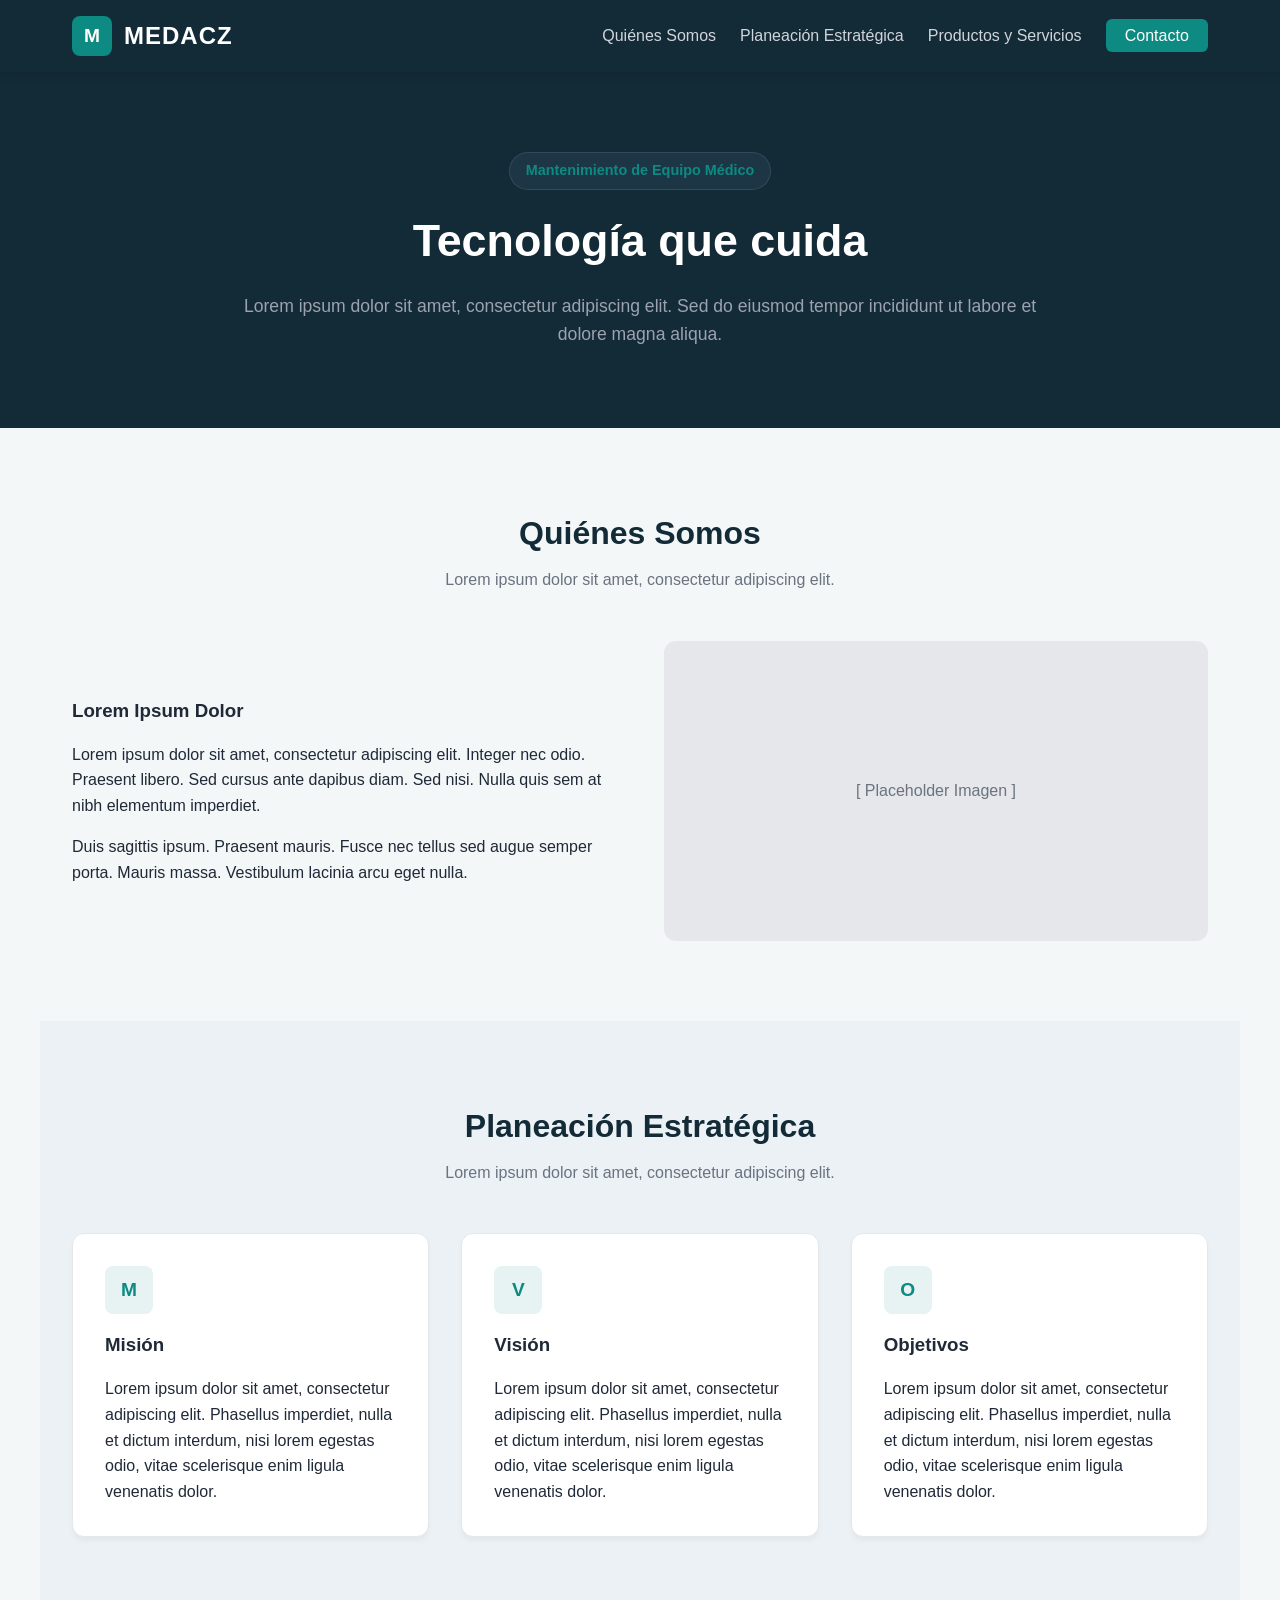
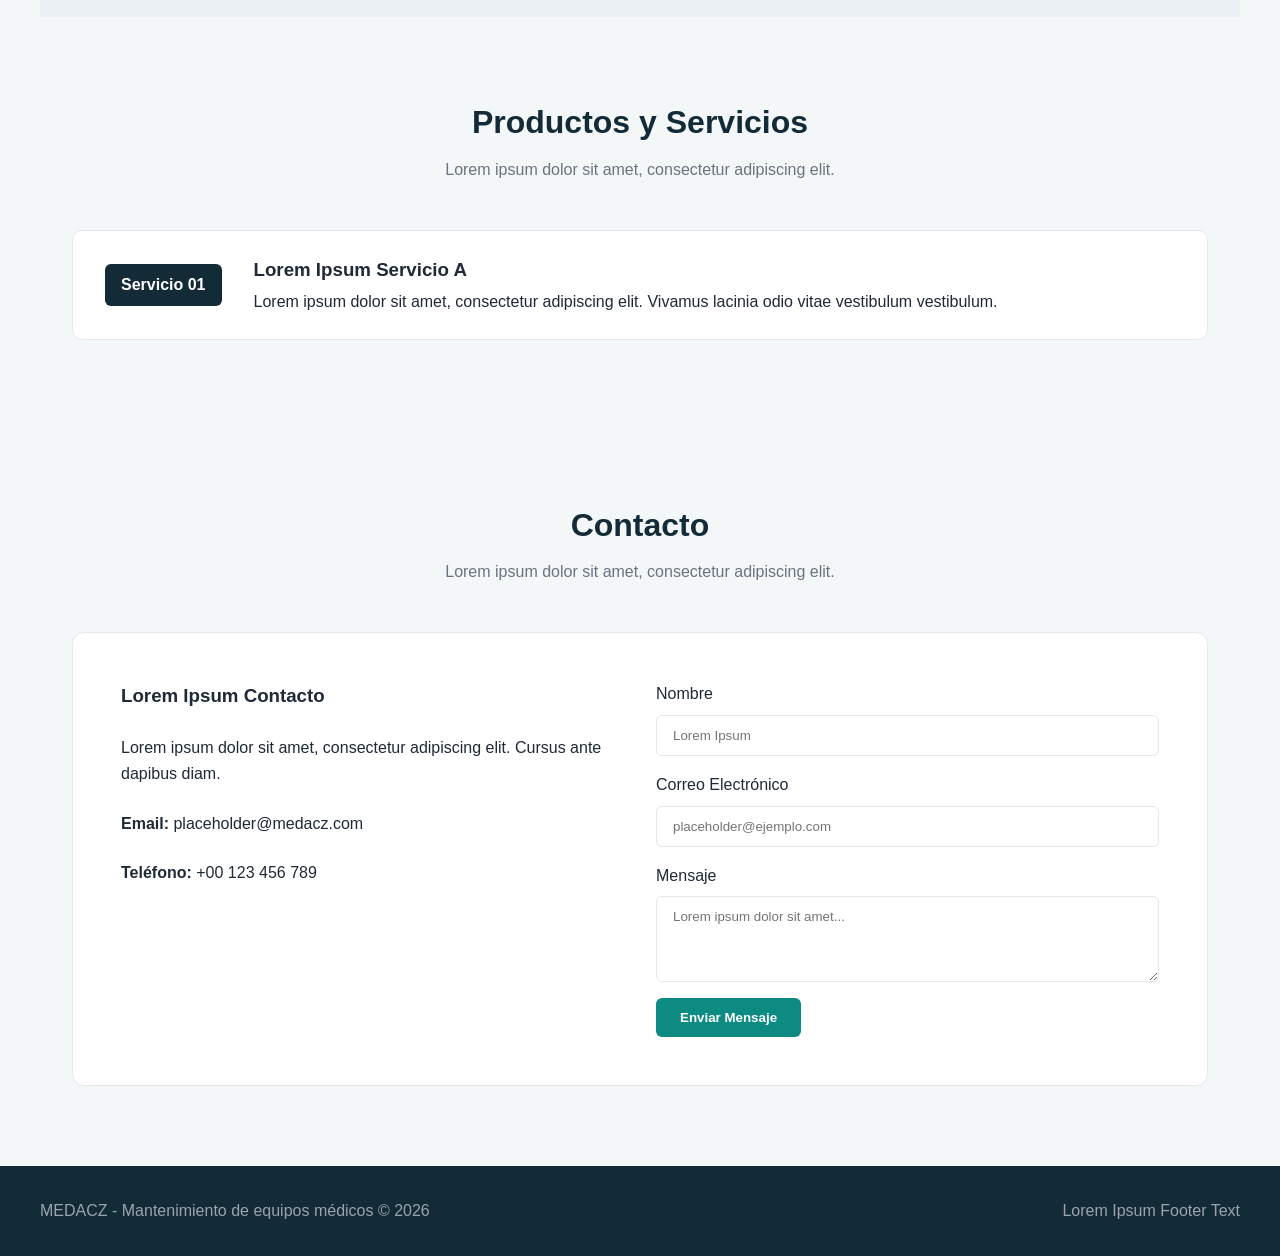
==== index.html @ 5bf431ad "Se hicieron arreglos a los nombres de los archivos" ====
<!DOCTYPE html>
<html lang="es">
<head>
    <meta charset="UTF-8">
    <meta name="viewport" content="width=device-width, initial-scale=1.0">
    <link rel="stylesheet" href="./styles.css">
    <title>MEDACZ - Tecnología que cuida</title>
</head>
<body>

    <header>
        <nav class="navbar">
            <a href="#" class="logo">
                <div class="logo-icon">M</div>
                <span class="logo-text">MEDACZ</span>
            </a>
            <ul class="nav-links">
                <li><a href="#quienes-somos">Quiénes Somos</a></li>
                <li><a href="#planeacion">Planeación Estratégica</a></li>
                <li><a href="#servicios">Productos y Servicios</a></li>
                <li><a href="#contacto" class="btn-header">Contacto</a></li>
            </ul>
        </nav>
    </header>

    <section class="hero-section">
        <div class="hero-container">
            <span class="hero-badge">Mantenimiento de Equipo Médico</span>
            <h1 class="hero-title">Tecnología que cuida</h1>
            <p class="hero-subtitle">Lorem ipsum dolor sit amet, consectetur adipiscing elit. Sed do eiusmod tempor incididunt ut labore et dolore magna aliqua.</p>
        </div>
    </section>

    <section id="quienes-somos" class="flex-section">
        <div class="section-header">
            <h2 class="section-title">Quiénes Somos</h2>
            <p class="section-subtitle">Lorem ipsum dolor sit amet, consectetur adipiscing elit.</p>
        </div>
        <div class="about-container">
            <div class="about-content">
                <h3>Lorem Ipsum Dolor</h3>
                <p>Lorem ipsum dolor sit amet, consectetur adipiscing elit. Integer nec odio. Praesent libero. Sed cursus ante dapibus diam. Sed nisi. Nulla quis sem at nibh elementum imperdiet.</p>
                <p>Duis sagittis ipsum. Praesent mauris. Fusce nec tellus sed augue semper porta. Mauris massa. Vestibulum lacinia arcu eget nulla.</p>
            </div>
            <div class="about-image">
                <span>[ Placeholder Imagen ]</span>
            </div>
        </div>
    </section>

    <section id="planeacion" class="flex-section" style="background-color: #EBF1F5;">
        <div class="section-header">
            <h2 class="section-title">Planeación Estratégica</h2>
            <p class="section-subtitle">Lorem ipsum dolor sit amet, consectetur adipiscing elit.</p>
        </div>
        <div class="planning-container">
            <div class="plan-card">
                <div class="plan-card-icon">M</div>
                <h3>Misión</h3>
                <p>Lorem ipsum dolor sit amet, consectetur adipiscing elit. Phasellus imperdiet, nulla et dictum interdum, nisi lorem egestas odio, vitae scelerisque enim ligula venenatis dolor.</p>
            </div>
            <div class="plan-card">
                <div class="plan-card-icon">V</div>
                <h3>Visión</h3>
                <p>Lorem ipsum dolor sit amet, consectetur adipiscing elit. Phasellus imperdiet, nulla et dictum interdum, nisi lorem egestas odio, vitae scelerisque enim ligula venenatis dolor.</p>
            </div>
            <div class="plan-card">
                <div class="plan-card-icon">O</div>
                <h3>Objetivos</h3>
                <p>Lorem ipsum dolor sit amet, consectetur adipiscing elit. Phasellus imperdiet, nulla et dictum interdum, nisi lorem egestas odio, vitae scelerisque enim ligula venenatis dolor.</p>
            </div>
        </div>
    </section>

    <section id="servicios" class="flex-section">
        <div class="section-header">
            <h2 class="section-title">Productos y Servicios</h2>
            <p class="section-subtitle">Lorem ipsum dolor sit amet, consectetur adipiscing elit.</p>
        </div>
        <div class="services-container">
            <div class="service-item">
                <span class="service-badge">Servicio 01</span>
                <div class="service-info">
                    <h3>Lorem Ipsum Servicio A</h3>
                    <p>Lorem ipsum dolor sit amet, consectetur adipiscing elit. Vivamus lacinia odio vitae vestibulum vestibulum.</p>
                </div>
            </div>
        </div>
    </section>

    <section id="contacto" class="flex-section">
        <div class="section-header">
            <h2 class="section-title">Contacto</h2>
            <p class="section-subtitle">Lorem ipsum dolor sit amet, consectetur adipiscing elit.</p>
        </div>
        <div class="contact-container">
            <div class="contact-info">
                <h3>Lorem Ipsum Contacto</h3>
                <p>Lorem ipsum dolor sit amet, consectetur adipiscing elit. Cursus ante dapibus diam.</p>
                <p><strong>Email:</strong> placeholder@medacz.com</p>
                <p><strong>Teléfono:</strong> +00 123 456 789</p>
            </div>
            <form class="contact-form" action="#" method="post" onclick="event.preventDefault();">
                <div class="form-group">
                    <label for="nombre">Nombre</label>
                    <input type="text" id="nombre" placeholder="Lorem Ipsum">
                </div>
                <div class="form-group">
                    <label for="email">Correo Electrónico</label>
                    <input type="email" id="email" placeholder="placeholder@ejemplo.com">
                </div>
                <div class="form-group">
                    <label for="mensaje">Mensaje</label>
                    <textarea id="mensaje" rows="4" placeholder="Lorem ipsum dolor sit amet..."></textarea>
                </div>
                <button type="submit" class="btn-submit">Enviar Mensaje</button>
            </form>
        </div>
    </section>

    <footer>
        <div class="footer-container">
            <p>MEDACZ - Mantenimiento de equipos médicos © 2026</p>
            <p>Lorem Ipsum Footer Text</p>
        </div>
    </footer>

</body>
</html>
---- styles.css ----
:root {
    --bg-dark: #132A37;
    --bg-dark-card: #1C3646;
    --primary-teal: #0D8A82;
    --primary-teal-hover: #0F9D91;
    --bg-light: #F4F7F8;
    --card-bg: #FFFFFF;
    --text-main: #1F2937;
    --text-muted: #6B7280;
    --border-color: #E5E7EB;
}

* {
    margin: 0;
    padding: 0;
    box-sizing: border-box;
    font-family: 'Segoe UI', Tahoma, Geneva, Verdana, sans-serif;
}

body {
    background-color: var(--bg-light);
    color: var(--text-main);
    line-height: 1.6;
}

header {
    background-color: var(--bg-dark);
    position: sticky;
    top: 0;
    z-index: 1000;
    box-shadow: 0 2px 10px rgba(0, 0, 0, 0.1);
}

.navbar {
    display: flex;
    justify-content: space-between;
    align-items: center;
    max-width: 1200px;
    margin: 0 auto;
    padding: 1rem 2rem;
}

.logo {
    display: flex;
    align-items: center;
    gap: 12px;
    text-decoration: none;
}

.logo-icon {
    width: 40px;
    height: 40px;
    background-color: var(--primary-teal);
    color: white;
    border-radius: 8px;
    display: flex;
    align-items: center;
    justify-content: center;
    font-weight: bold;
    font-size: 1.2rem;
}

.logo-text {
    color: #FFFFFF;
    font-size: 1.5rem;
    font-weight: 700;
    letter-spacing: 1px;
}

.nav-links {
    display: flex;
    list-style: none;
    gap: 1.5rem;
    align-items: center;
}

.nav-links a {
    color: #D1D5DB;
    text-decoration: none;
    font-weight: 500;
    transition: color 0.3s ease;
}

.nav-links a:hover {
    color: var(--primary-teal);
}

.btn-header {
    background-color: var(--primary-teal);
    color: white !important;
    padding: 0.5rem 1.2rem;
    border-radius: 6px;
    transition: background-color 0.3s ease !important;
}

.btn-header:hover {
    background-color: var(--primary-teal-hover) !important;
}

.hero-section {
    display: flex;
    flex-direction: column;
    justify-content: center;
    align-items: center;
    background-color: var(--bg-dark);
    color: white;
    padding: 5rem 2rem;
    text-align: center;
}

.hero-container {
    display: flex;
    flex-direction: column;
    align-items: center;
    gap: 1.5rem;
    max-width: 800px;
}

.hero-badge {
    background-color: var(--bg-dark-card);
    border: 1px solid rgba(255, 255, 255, 0.1);
    color: var(--primary-teal);
    padding: 0.4rem 1rem;
    border-radius: 20px;
    font-size: 0.9rem;
    font-weight: 600;
}

.hero-title {
    font-size: 2.8rem;
    font-weight: 700;
    line-height: 1.2;
}

.hero-subtitle {
    color: #9CA3AF;
    font-size: 1.1rem;
}

.flex-section {
    display: flex;
    flex-direction: column;
    align-items: center;
    justify-content: center;
    padding: 5rem 2rem;
    max-width: 1200px;
    margin: 0 auto;
}

.section-header {
    display: flex;
    flex-direction: column;
    align-items: center;
    text-align: center;
    margin-bottom: 3rem;
    gap: 0.5rem;
}

.section-title {
    font-size: 2rem;
    color: var(--bg-dark);
}

.section-subtitle {
    color: var(--text-muted);
    max-width: 600px;
}

.about-container {
    display: flex;
    flex-direction: row;
    gap: 3rem;
    align-items: center;
    width: 100%;
}

.about-content {
    display: flex;
    flex-direction: column;
    gap: 1rem;
    flex: 1;
}

.about-image {
    flex: 1;
    display: flex;
    justify-content: center;
    align-items: center;
    background-color: #E5E7EB;
    height: 300px;
    border-radius: 12px;
    color: var(--text-muted);
}

.planning-container {
    display: flex;
    flex-wrap: wrap;
    gap: 2rem;
    width: 100%;
    justify-content: center;
}

.plan-card {
    display: flex;
    flex-direction: column;
    flex: 1 1 300px;
    background: var(--card-bg);
    padding: 2rem;
    border-radius: 12px;
    border: 1px solid var(--border-color);
    gap: 1rem;
    box-shadow: 0 4px 6px -1px rgba(0, 0, 0, 0.05);
}

.plan-card-icon {
    width: 48px;
    height: 48px;
    background-color: rgba(13, 138, 130, 0.1);
    color: var(--primary-teal);
    border-radius: 8px;
    display: flex;
    align-items: center;
    justify-content: center;
    font-weight: bold;
    font-size: 1.2rem;
}

.services-container {
    display: flex;
    flex-direction: column;
    gap: 1.5rem;
    width: 100%;
}

.service-item {
    display: flex;
    flex-direction: row;
    align-items: center;
    background-color: var(--card-bg);
    padding: 1.5rem 2rem;
    border-radius: 10px;
    border: 1px solid var(--border-color);
    gap: 2rem;
}

.service-badge {
    background-color: var(--bg-dark);
    color: white;
    padding: 0.5rem 1rem;
    border-radius: 6px;
    font-weight: 600;
    white-space: nowrap;
}

.service-info {
    display: flex;
    flex-direction: column;
    gap: 0.25rem;
    flex: 1;
}

.contact-container {
    display: flex;
    flex-direction: row;
    gap: 2rem;
    width: 100%;
    background-color: var(--card-bg);
    padding: 3rem;
    border-radius: 12px;
    border: 1px solid var(--border-color);
}

.contact-info {
    display: flex;
    flex-direction: column;
    gap: 1.5rem;
    flex: 1;
}

.contact-form {
    display: flex;
    flex-direction: column;
    gap: 1rem;
    flex: 1;
}

.form-group {
    display: flex;
    flex-direction: column;
    gap: 0.5rem;
}

.form-group input,
.form-group textarea {
    padding: 0.75rem 1rem;
    border: 1px solid var(--border-color);
    border-radius: 6px;
    outline: none;
}

.form-group input:focus,
.form-group textarea:focus {
    border-color: var(--primary-teal);
}

.btn-submit {
    background-color: var(--primary-teal);
    color: white;
    padding: 0.75rem 1.5rem;
    border: none;
    border-radius: 6px;
    font-weight: 600;
    cursor: pointer;
    align-self: flex-start;
}

.btn-submit:hover {
    background-color: var(--primary-teal-hover);
}

footer {
    background-color: var(--bg-dark);
    color: #9CA3AF;
    padding: 2rem;
}

.footer-container {
    display: flex;
    justify-content: space-between;
    align-items: center;
    max-width: 1200px;
    margin: 0 auto;
    flex-wrap: wrap;
    gap: 1rem;
}

@media (max-width: 768px) {
    .navbar {
        flex-direction: column;
        gap: 1rem;
    }

    .nav-links {
        flex-wrap: wrap;
        justify-content: center;
    }

    .about-container,
    .contact-container {
        flex-direction: column;
    }

    .service-item {
        flex-direction: column;
        align-items: flex-start;
        gap: 1rem;
    }

    .footer-container {
        flex-direction: column;
        text-align: center;
    }
}
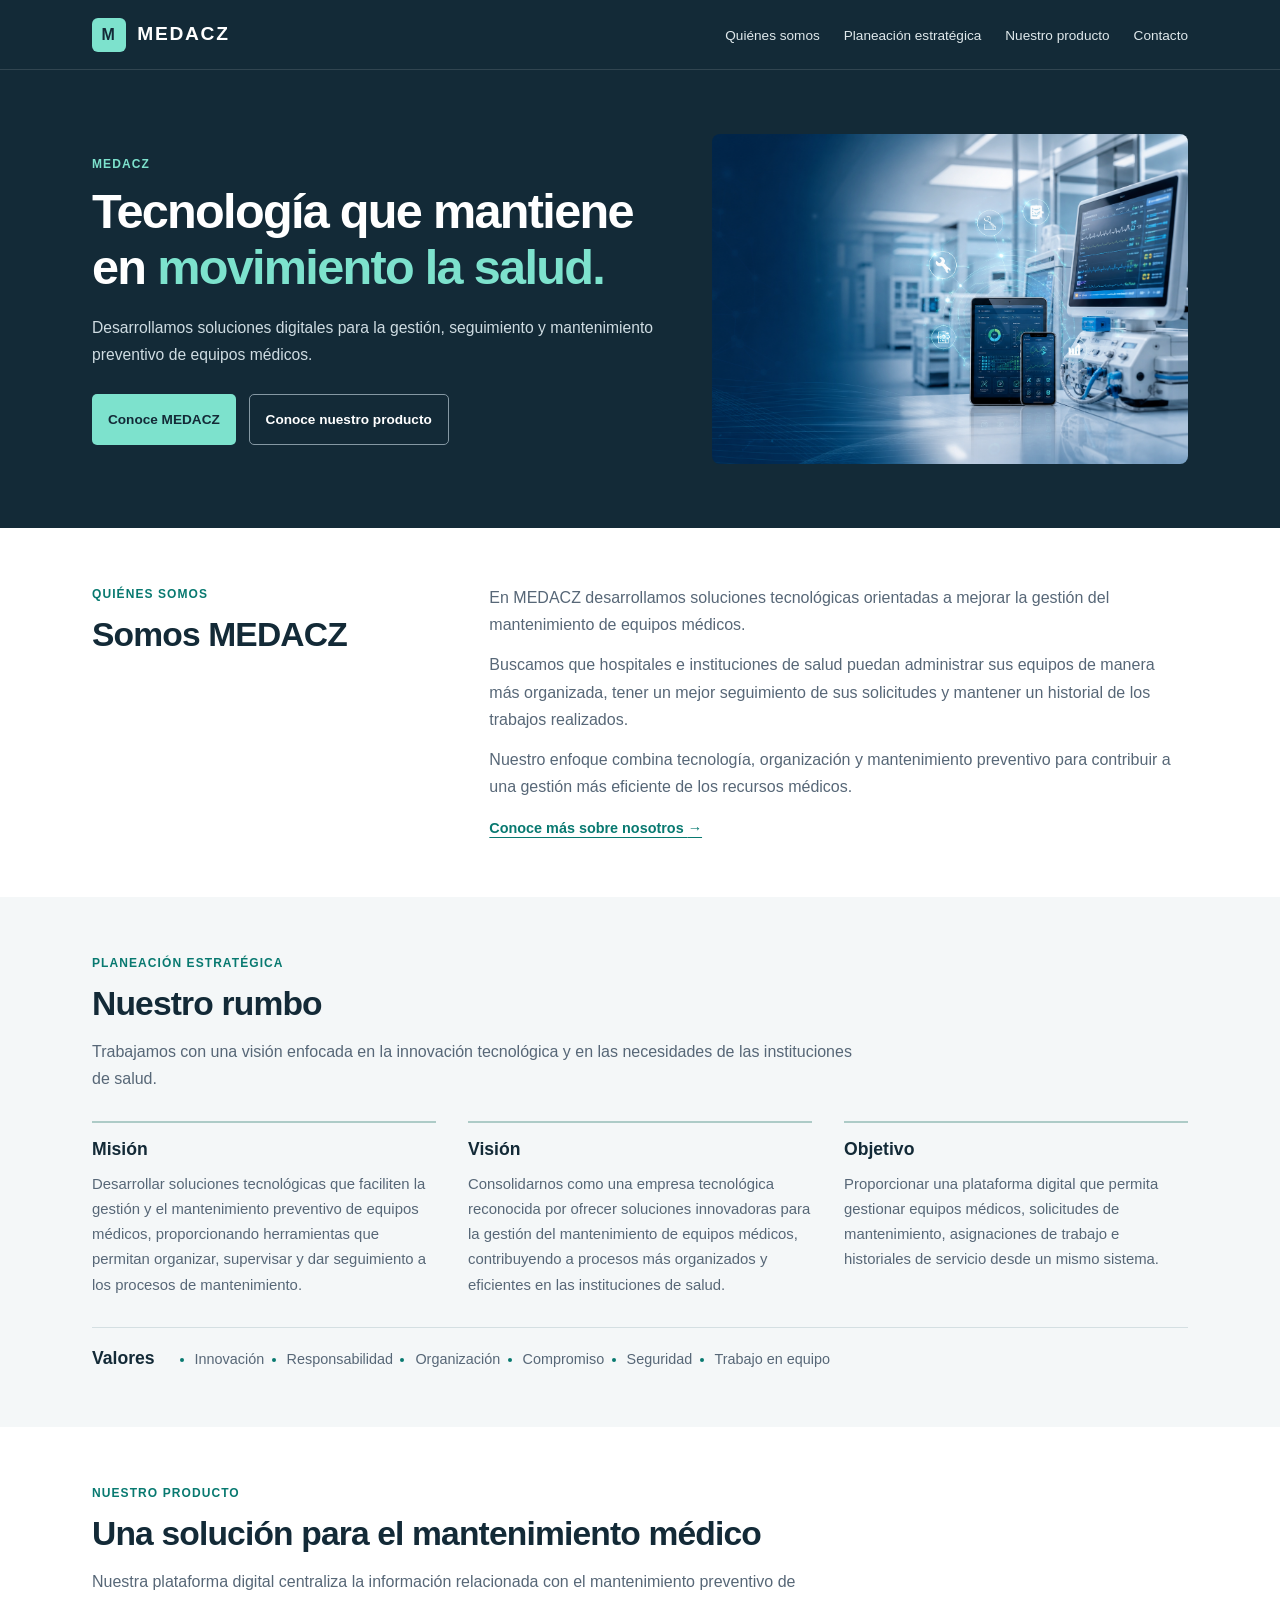
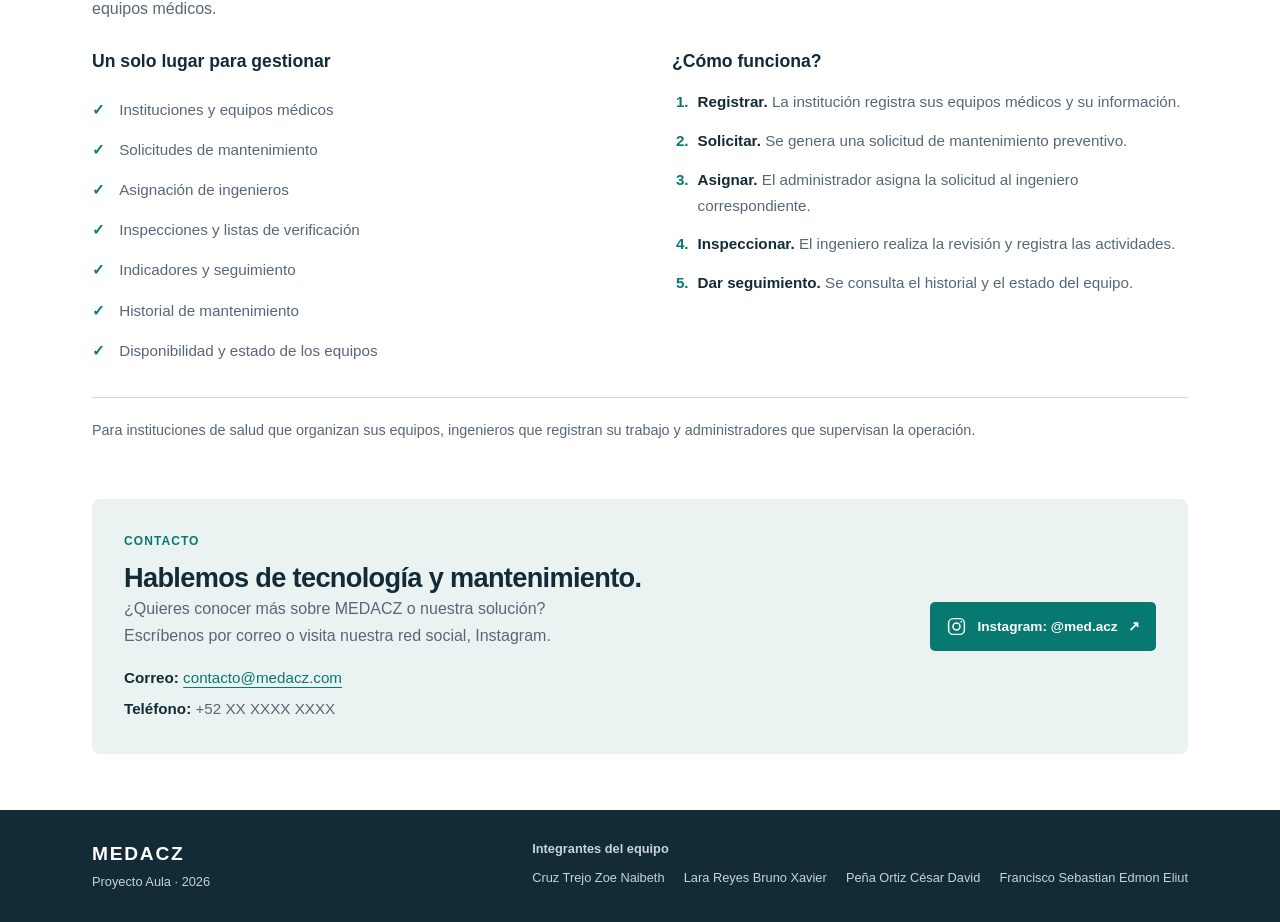
==== commit 3077d572: "Se hicieron modificaciones al index y se agregaron archivos multimedia" ====
--- a/index.html
+++ b/index.html
@@ -1,129 +1,96 @@
 <!DOCTYPE html>
 <html lang="es">
 <head>
-    <meta charset="UTF-8">
-    <meta name="viewport" content="width=device-width, initial-scale=1.0">
-    <link rel="stylesheet" href="./styles.css">
-    <title>MEDACZ - Tecnología que cuida</title>
+  <meta charset="UTF-8">
+  <meta name="viewport" content="width=device-width, initial-scale=1.0">
+  <meta name="description" content="MEDACZ desarrolla soluciones tecnológicas para gestionar equipos médicos, solicitudes de mantenimiento, asignaciones e historiales de servicio.">
+  <meta name="theme-color" content="#132A37">
+  <link rel="stylesheet" href="./styles.css">
+  <title>MEDACZ | Tecnología que mantiene en movimiento la salud</title>
 </head>
 <body>
-
-    <header>
-        <nav class="navbar">
-            <a href="#" class="logo">
-                <div class="logo-icon">M</div>
-                <span class="logo-text">MEDACZ</span>
-            </a>
-            <ul class="nav-links">
-                <li><a href="#quienes-somos">Quiénes Somos</a></li>
-                <li><a href="#planeacion">Planeación Estratégica</a></li>
-                <li><a href="#servicios">Productos y Servicios</a></li>
-                <li><a href="#contacto" class="btn-header">Contacto</a></li>
-            </ul>
-        </nav>
-    </header>
-
-    <section class="hero-section">
+  <a class="skip-link" href="#contenido">Saltar al contenido</a>
+  <header>
+    <nav class="navbar" aria-label="Navegación principal">
+      <a href="#inicio" class="logo" aria-label="MEDACZ, inicio"><span class="logo-icon" aria-hidden="true">M</span><span>MEDACZ</span></a>
+      <ul class="nav-links">
+        <li><a href="#quienes-somos">Quiénes somos</a></li>
+        <li><a href="#planeacion">Planeación estratégica</a></li>
+        <li><a href="#servicios">Nuestro producto</a></li>
+        <li><a href="#contacto">Contacto</a></li>
+      </ul>
+    </nav>
+  </header>
+  <main id="contenido">
+    <section id="inicio" class="hero-section" aria-labelledby="titulo-principal">
+      <div class="hero-layout">
         <div class="hero-container">
-            <span class="hero-badge">Mantenimiento de Equipo Médico</span>
-            <h1 class="hero-title">Tecnología que cuida</h1>
-            <p class="hero-subtitle">Lorem ipsum dolor sit amet, consectetur adipiscing elit. Sed do eiusmod tempor incididunt ut labore et dolore magna aliqua.</p>
+          <p class="eyebrow">MEDACZ</p>
+          <h1 id="titulo-principal">Tecnología que mantiene en <span>movimiento la salud.</span></h1>
+          <p>Desarrollamos soluciones digitales para la gestión, seguimiento y mantenimiento preventivo de equipos médicos.</p>
+          <div class="hero-actions">
+            <a href="#quienes-somos" class="button button-primary">Conoce MEDACZ</a>
+            <a href="#servicios" class="button button-secondary">Conoce nuestro producto</a>
+          </div>
         </div>
+        <img class="hero-image" src="./multimedia/medacz-salud.png" alt="Ilustración de equipos médicos y dispositivos digitales en un hospital" width="1672" height="941" fetchpriority="high">
+      </div>
     </section>
 
-    <section id="quienes-somos" class="flex-section">
-        <div class="section-header">
-            <h2 class="section-title">Quiénes Somos</h2>
-            <p class="section-subtitle">Lorem ipsum dolor sit amet, consectetur adipiscing elit.</p>
+    <section id="quienes-somos" class="flex-section" aria-labelledby="titulo-nosotros">
+      <div class="about-container">
+        <div class="section-header"><p class="eyebrow">Quiénes somos</p><h2 id="titulo-nosotros">Somos MEDACZ</h2></div>
+        <div class="about-content">
+          <p>En MEDACZ desarrollamos soluciones tecnológicas orientadas a mejorar la gestión del mantenimiento de equipos médicos.</p>
+          <p>Buscamos que hospitales e instituciones de salud puedan administrar sus equipos de manera más organizada, tener un mejor seguimiento de sus solicitudes y mantener un historial de los trabajos realizados.</p>
+          <p>Nuestro enfoque combina tecnología, organización y mantenimiento preventivo para contribuir a una gestión más eficiente de los recursos médicos.</p>
+          <a class="text-link" href="#planeacion">Conoce más sobre nosotros <span aria-hidden="true">→</span></a>
         </div>
-        <div class="about-container">
-            <div class="about-content">
-                <h3>Lorem Ipsum Dolor</h3>
-                <p>Lorem ipsum dolor sit amet, consectetur adipiscing elit. Integer nec odio. Praesent libero. Sed cursus ante dapibus diam. Sed nisi. Nulla quis sem at nibh elementum imperdiet.</p>
-                <p>Duis sagittis ipsum. Praesent mauris. Fusce nec tellus sed augue semper porta. Mauris massa. Vestibulum lacinia arcu eget nulla.</p>
-            </div>
-            <div class="about-image">
-                <span>[ Placeholder Imagen ]</span>
-            </div>
-        </div>
+      </div>
     </section>
 
-    <section id="planeacion" class="flex-section" style="background-color: #EBF1F5;">
-        <div class="section-header">
-            <h2 class="section-title">Planeación Estratégica</h2>
-            <p class="section-subtitle">Lorem ipsum dolor sit amet, consectetur adipiscing elit.</p>
+    <div class="planning-band">
+      <section id="planeacion" class="flex-section" aria-labelledby="titulo-planeacion">
+        <div class="section-header"><p class="eyebrow">Planeación estratégica</p><h2 id="titulo-planeacion">Nuestro rumbo</h2><p>Trabajamos con una visión enfocada en la innovación tecnológica y en las necesidades de las instituciones de salud.</p></div>
+        <div class="planning-container">
+          <article class="plan-card"><h3>Misión</h3><p>Desarrollar soluciones tecnológicas que faciliten la gestión y el mantenimiento preventivo de equipos médicos, proporcionando herramientas que permitan organizar, supervisar y dar seguimiento a los procesos de mantenimiento.</p></article>
+          <article class="plan-card"><h3>Visión</h3><p>Consolidarnos como una empresa tecnológica reconocida por ofrecer soluciones innovadoras para la gestión del mantenimiento de equipos médicos, contribuyendo a procesos más organizados y eficientes en las instituciones de salud.</p></article>
+          <article class="plan-card"><h3>Objetivo</h3><p>Proporcionar una plataforma digital que permita gestionar equipos médicos, solicitudes de mantenimiento, asignaciones de trabajo e historiales de servicio desde un mismo sistema.</p></article>
         </div>
-        <div class="planning-container">
-            <div class="plan-card">
-                <div class="plan-card-icon">M</div>
-                <h3>Misión</h3>
-                <p>Lorem ipsum dolor sit amet, consectetur adipiscing elit. Phasellus imperdiet, nulla et dictum interdum, nisi lorem egestas odio, vitae scelerisque enim ligula venenatis dolor.</p>
-            </div>
-            <div class="plan-card">
-                <div class="plan-card-icon">V</div>
-                <h3>Visión</h3>
-                <p>Lorem ipsum dolor sit amet, consectetur adipiscing elit. Phasellus imperdiet, nulla et dictum interdum, nisi lorem egestas odio, vitae scelerisque enim ligula venenatis dolor.</p>
-            </div>
-            <div class="plan-card">
-                <div class="plan-card-icon">O</div>
-                <h3>Objetivos</h3>
-                <p>Lorem ipsum dolor sit amet, consectetur adipiscing elit. Phasellus imperdiet, nulla et dictum interdum, nisi lorem egestas odio, vitae scelerisque enim ligula venenatis dolor.</p>
-            </div>
-        </div>
+        <div class="values"><h3>Valores</h3><ul><li>Innovación</li><li>Responsabilidad</li><li>Organización</li><li>Compromiso</li><li>Seguridad</li><li>Trabajo en equipo</li></ul></div>
+      </section>
+    </div>
+
+    <section id="servicios" class="flex-section" aria-labelledby="titulo-producto">
+      <div class="section-header"><p class="eyebrow">Nuestro producto</p><h2 id="titulo-producto">Una solución para el mantenimiento médico</h2><p>Nuestra plataforma digital centraliza la información relacionada con el mantenimiento preventivo de equipos médicos.</p></div>
+      <div class="product-layout">
+        <div class="product-features"><h3>Un solo lugar para gestionar</h3><ul>
+          <li>Instituciones y equipos médicos</li>
+          <li>Solicitudes de mantenimiento</li>
+          <li>Asignación de ingenieros</li>
+          <li>Inspecciones y listas de verificación</li>
+          <li>Indicadores y seguimiento</li>
+          <li>Historial de mantenimiento</li>
+          <li>Disponibilidad y estado de los equipos</li>
+        </ul></div>
+        <div class="process"><h3>¿Cómo funciona?</h3><ol>
+          <li><strong>Registrar.</strong> La institución registra sus equipos médicos y su información.</li>
+          <li><strong>Solicitar.</strong> Se genera una solicitud de mantenimiento preventivo.</li>
+          <li><strong>Asignar.</strong> El administrador asigna la solicitud al ingeniero correspondiente.</li>
+          <li><strong>Inspeccionar.</strong> El ingeniero realiza la revisión y registra las actividades.</li>
+          <li><strong>Dar seguimiento.</strong> Se consulta el historial y el estado del equipo.</li>
+        </ol></div>
+      </div>
+      <p class="audience-note">Para instituciones de salud que organizan sus equipos, ingenieros que registran su trabajo y administradores que supervisan la operación.</p>
     </section>
 
-    <section id="servicios" class="flex-section">
-        <div class="section-header">
-            <h2 class="section-title">Productos y Servicios</h2>
-            <p class="section-subtitle">Lorem ipsum dolor sit amet, consectetur adipiscing elit.</p>
-        </div>
-        <div class="services-container">
-            <div class="service-item">
-                <span class="service-badge">Servicio 01</span>
-                <div class="service-info">
-                    <h3>Lorem Ipsum Servicio A</h3>
-                    <p>Lorem ipsum dolor sit amet, consectetur adipiscing elit. Vivamus lacinia odio vitae vestibulum vestibulum.</p>
-                </div>
-            </div>
-        </div>
+    <section id="contacto" class="flex-section contact-section" aria-labelledby="titulo-contacto">
+      <div class="contact-container">
+        <div><p class="eyebrow">Contacto</p><h2 id="titulo-contacto">Hablemos de tecnología y mantenimiento.</h2><p>¿Quieres conocer más sobre MEDACZ o nuestra solución?<br>Escríbenos por correo o visita nuestra red social, Instagram.</p><ul class="contact-details"><li><strong>Correo:</strong> <a href="mailto:contacto@medacz.com">contacto@medacz.com</a></li><li><strong>Teléfono:</strong> +52 XX XXXX XXXX</li></ul></div>
+        <a class="button button-primary instagram-link" href="https://www.instagram.com/med.acz?stkn=bGR1NGEwdzVvMnht" target="_blank" rel="noopener noreferrer" aria-label="Instagram: @med.acz (abre en una pestaña nueva)"><svg viewBox="0 0 24 24" fill="none" stroke="currentColor" stroke-width="1.7" aria-hidden="true"><rect x="3" y="3" width="18" height="18" rx="5"/><circle cx="12" cy="12" r="4"/><circle cx="17.5" cy="6.5" r="1" fill="currentColor" stroke="none"/></svg>Instagram: @med.acz <span aria-hidden="true">↗</span></a>
+      </div>
     </section>
-
-    <section id="contacto" class="flex-section">
-        <div class="section-header">
-            <h2 class="section-title">Contacto</h2>
-            <p class="section-subtitle">Lorem ipsum dolor sit amet, consectetur adipiscing elit.</p>
-        </div>
-        <div class="contact-container">
-            <div class="contact-info">
-                <h3>Lorem Ipsum Contacto</h3>
-                <p>Lorem ipsum dolor sit amet, consectetur adipiscing elit. Cursus ante dapibus diam.</p>
-                <p><strong>Email:</strong> placeholder@medacz.com</p>
-                <p><strong>Teléfono:</strong> +00 123 456 789</p>
-            </div>
-            <form class="contact-form" action="#" method="post" onclick="event.preventDefault();">
-                <div class="form-group">
-                    <label for="nombre">Nombre</label>
-                    <input type="text" id="nombre" placeholder="Lorem Ipsum">
-                </div>
-                <div class="form-group">
-                    <label for="email">Correo Electrónico</label>
-                    <input type="email" id="email" placeholder="placeholder@ejemplo.com">
-                </div>
-                <div class="form-group">
-                    <label for="mensaje">Mensaje</label>
-                    <textarea id="mensaje" rows="4" placeholder="Lorem ipsum dolor sit amet..."></textarea>
-                </div>
-                <button type="submit" class="btn-submit">Enviar Mensaje</button>
-            </form>
-        </div>
-    </section>
-
-    <footer>
-        <div class="footer-container">
-            <p>MEDACZ - Mantenimiento de equipos médicos © 2026</p>
-            <p>Lorem Ipsum Footer Text</p>
-        </div>
-    </footer>
-
+  </main>
+  <footer><div class="footer-container"><div><a class="logo" href="#inicio">MEDACZ</a><p>Proyecto Aula · 2026</p></div><div class="team"><p class="team-heading">Integrantes del equipo</p><ul><li>Cruz Trejo Zoe Naibeth</li><li>Lara Reyes Bruno Xavier</li><li>Peña Ortiz César David</li><li>Francisco Sebastian Edmon Eliut</li></ul></div></div></footer>
 </body>
-</html>+</html>
--- a/styles.css
+++ b/styles.css
@@ -1,363 +1,114 @@
 :root {
     --bg-dark: #132A37;
-    --bg-dark-card: #1C3646;
-    --primary-teal: #0D8A82;
-    --primary-teal-hover: #0F9D91;
+    --primary-teal: #087970;
+    --primary-teal-hover: #08695F;
+    --accent-mint: #7DE2CD;
     --bg-light: #F4F7F8;
-    --card-bg: #FFFFFF;
     --text-main: #1F2937;
-    --text-muted: #6B7280;
-    --border-color: #E5E7EB;
+    --text-muted: #576777;
+    --border-color: #D4DFE2;
 }
+* { box-sizing: border-box; margin: 0; padding: 0; }
+html { scroll-behavior: smooth; scroll-padding-top: 24px; }
+body { background: white; color: var(--text-main); font-family: 'Segoe UI', Tahoma, Geneva, Verdana, sans-serif; line-height: 1.7; overflow-wrap: break-word; }
+a { color: var(--primary-teal); text-underline-offset: 4px; }
+a:focus-visible { outline: 3px solid #C58C23; outline-offset: 5px; border-radius: 3px; }
+h1, h2, h3 { color: var(--bg-dark); line-height: 1.25; }
+h2 { font-size: clamp(1.7rem, 2.8vw, 2.1rem); letter-spacing: -.025em; }
+h3 { font-size: 1.1rem; }
+p { color: var(--text-muted); }
+.skip-link { position: fixed; left: 1rem; top: -100px; background: white; padding: .8rem 1rem; z-index: 10; }
+.skip-link:focus { top: 1rem; }
+header { background: var(--bg-dark); border-bottom: 1px solid #FFFFFF20; }
+.navbar, .hero-layout, .flex-section, .footer-container { width: min(100%, 1160px); margin: 0 auto; }
+.navbar { display: flex; justify-content: space-between; align-items: center; gap: 2rem; padding: 1.1rem 2rem; }
+.logo { display: inline-flex; align-items: center; gap: .7rem; text-decoration: none; color: white; font-weight: 700; letter-spacing: .09em; font-size: 1.2rem; }
+.logo-icon { display: grid; place-items: center; width: 34px; height: 34px; border-radius: 6px; background: var(--accent-mint); color: var(--bg-dark); font-size: 1rem; }
+.nav-links { display: flex; flex-wrap: wrap; gap: .6rem 1.5rem; list-style: none; }
+.nav-links a { color: #DFE8EB; text-decoration: none; font-size: .85rem; }
+.nav-links a:hover { color: var(--accent-mint); text-decoration: underline; }
+.hero-section { background: var(--bg-dark); }
+.hero-layout { display: grid; grid-template-columns: 1.2fr 1fr; align-items: center; gap: 3rem; padding: 4rem 2rem; }
+.hero-container .eyebrow { color: var(--accent-mint); }
+h1 { color: white; font-size: clamp(2.15rem, 3.8vw, 3.2rem); letter-spacing: -.035em; line-height: 1.15; margin: .6rem 0 1.2rem; }
+h1 span { color: var(--accent-mint); }
+.hero-container > p:not(.eyebrow) { color: #CFDCE2; font-size: .98rem; }
+.hero-actions { display: flex; flex-wrap: wrap; gap: .8rem; margin-top: 1.6rem; }
+.button { display: inline-flex; align-items: center; justify-content: center; gap: .65rem; padding: .8rem 1rem; border-radius: 5px; text-decoration: none; font-size: .85rem; font-weight: 600; }
+.button-primary { background: var(--primary-teal); color: white; }
+.button-primary:hover { background: var(--primary-teal-hover); }
+.hero-section .button-primary { background: var(--accent-mint); color: var(--bg-dark); }
+.hero-section .button-primary:hover { background: #A4EFDF; }
+.button-secondary { border: 1px solid #8598A3; color: white; }
+.button-secondary:hover { background: #213E4E; }
+.hero-image { display: block; width: 100%; height: 330px; object-fit: cover; object-position: 82% center; border-radius: 8px; }
+.flex-section { padding: 3.5rem 2rem; }
+.eyebrow { font-size: .75rem; font-weight: 700; letter-spacing: .09em; text-transform: uppercase; color: var(--primary-teal); margin-bottom: .6rem; }
+.section-header { margin-bottom: 1.8rem; }
+.section-header > p:last-child:not(.eyebrow) { margin-top: .8rem; max-width: 760px; }
+.about-container { display: grid; grid-template-columns: 1fr 2fr; gap: 3rem; }
+.about-content p + p { margin-top: .8rem; }
+.text-link { display: inline-block; margin-top: 1rem; font-weight: 600; font-size: .9rem; }
+.planning-band { background: var(--bg-light); }
+.planning-container { display: grid; grid-template-columns: repeat(3, 1fr); gap: 2rem; }
+.plan-card { border-top: 2px solid #ADCBC7; padding-top: 1rem; }
+.plan-card p { margin-top: .65rem; font-size: .93rem; }
+.values { border-top: 1px solid var(--border-color); margin-top: 1.8rem; padding-top: 1.2rem; display: flex; gap: 1.5rem; align-items: baseline; }
+.values ul { display: flex; flex-wrap: wrap; gap: .3rem 1.4rem; padding-left: 1rem; color: var(--text-muted); font-size: .9rem; }
+.values li::marker { color: var(--primary-teal); }
+.product-layout { display: grid; grid-template-columns: 1fr 1fr; gap: 4rem; }
+.product-layout h3 { margin-bottom: 1rem; }
+.product-features ul { list-style: none; }
+.product-features li { position: relative; padding: .45rem 0 .45rem 1.7rem; color: var(--text-muted); font-size: .95rem; }
+.product-features li::before { content: '✓'; position: absolute; left: 0; color: var(--primary-teal); font-weight: 700; }
+.process ol { padding-left: 1.3rem; }
+.process li { padding-left: .3rem; margin-bottom: .8rem; font-size: .95rem; color: var(--text-muted); }
+.process li::marker { color: var(--primary-teal); font-weight: 700; }
+.process strong { color: var(--bg-dark); }
+.audience-note { margin-top: 1.6rem; padding-top: 1.3rem; border-top: 1px solid var(--border-color); font-size: .9rem; }
+.contact-section { padding-top: 0; }
+.contact-container { display: flex; justify-content: space-between; align-items: center; gap: 2rem; padding: 2rem; border-radius: 8px; background: #EAF3F1; }
+.contact-container h2 { font-size: 1.7rem; max-width: 540px; }
+.contact-container p:last-child { margin-top: .8rem; font-size: .95rem; }
+.instagram-link { flex-shrink: 0; }
+.instagram-link svg { width: 21px; height: 21px; }
+footer { background: var(--bg-dark); }
+.footer-container { display: flex; align-items: flex-start; justify-content: space-between; gap: 2rem; padding: 1.8rem 2rem; font-size: .8rem; }
+.footer-container p, .team ul { color: #C6D4DB; }
+.team-heading { font-weight: 600; margin-bottom: .4rem; }
+.team ul { display: flex; flex-wrap: wrap; gap: .2rem 1.2rem; list-style: none; }
+@media (max-width: 850px) {
+    .navbar { flex-direction: column; gap: .8rem; }
+    .nav-links { justify-content: center; }
+    .hero-layout { gap: 2rem; }
+    .hero-image { height: 350px; }
+    .about-container { gap: 2rem; grid-template-columns: 1fr 2fr; }
+    .planning-container { gap: 1.3rem; }
+    .product-layout { gap: 2rem; }
+    .contact-container { flex-direction: column; align-items: flex-start; }
+    .team ul { flex-direction: column; }
+}
+@media (max-width: 600px) {
+    .navbar { padding: 1rem 1.2rem; }
+    .nav-links { gap: .4rem 1rem; }
+    .nav-links a { font-size: .78rem; }
+    .hero-layout { grid-template-columns: 1fr; padding: 2.5rem 1.25rem; }
+    .hero-image { height: 220px; object-position: 75% center; }
+    .hero-actions { gap: .6rem; }
+    .button { font-size: .8rem; padding: .8rem .9rem; }
+    .flex-section { padding: 2.5rem 1.25rem; }
+    .about-container, .planning-container, .product-layout { grid-template-columns: 1fr; gap: 1.5rem; }
+    .about-container .section-header { margin-bottom: 0; }
+    .values { flex-direction: column; gap: .6rem; }
+    .contact-section { padding-top: 0; }
+    .contact-container { padding: 1.5rem; gap: 1.4rem; }
+    .contact-container h2 { font-size: 1.55rem; }
+    .instagram-link { max-width: 100%; }
+    .footer-container { flex-direction: column; padding: 1.5rem 1.25rem; gap: 1.2rem; }
+}
+@media (prefers-reduced-motion: reduce) { html { scroll-behavior: auto; } }
 
-* {
-    margin: 0;
-    padding: 0;
-    box-sizing: border-box;
-    font-family: 'Segoe UI', Tahoma, Geneva, Verdana, sans-serif;
-}
-
-body {
-    background-color: var(--bg-light);
-    color: var(--text-main);
-    line-height: 1.6;
-}
-
-header {
-    background-color: var(--bg-dark);
-    position: sticky;
-    top: 0;
-    z-index: 1000;
-    box-shadow: 0 2px 10px rgba(0, 0, 0, 0.1);
-}
-
-.navbar {
-    display: flex;
-    justify-content: space-between;
-    align-items: center;
-    max-width: 1200px;
-    margin: 0 auto;
-    padding: 1rem 2rem;
-}
-
-.logo {
-    display: flex;
-    align-items: center;
-    gap: 12px;
-    text-decoration: none;
-}
-
-.logo-icon {
-    width: 40px;
-    height: 40px;
-    background-color: var(--primary-teal);
-    color: white;
-    border-radius: 8px;
-    display: flex;
-    align-items: center;
-    justify-content: center;
-    font-weight: bold;
-    font-size: 1.2rem;
-}
-
-.logo-text {
-    color: #FFFFFF;
-    font-size: 1.5rem;
-    font-weight: 700;
-    letter-spacing: 1px;
-}
-
-.nav-links {
-    display: flex;
-    list-style: none;
-    gap: 1.5rem;
-    align-items: center;
-}
-
-.nav-links a {
-    color: #D1D5DB;
-    text-decoration: none;
-    font-weight: 500;
-    transition: color 0.3s ease;
-}
-
-.nav-links a:hover {
-    color: var(--primary-teal);
-}
-
-.btn-header {
-    background-color: var(--primary-teal);
-    color: white !important;
-    padding: 0.5rem 1.2rem;
-    border-radius: 6px;
-    transition: background-color 0.3s ease !important;
-}
-
-.btn-header:hover {
-    background-color: var(--primary-teal-hover) !important;
-}
-
-.hero-section {
-    display: flex;
-    flex-direction: column;
-    justify-content: center;
-    align-items: center;
-    background-color: var(--bg-dark);
-    color: white;
-    padding: 5rem 2rem;
-    text-align: center;
-}
-
-.hero-container {
-    display: flex;
-    flex-direction: column;
-    align-items: center;
-    gap: 1.5rem;
-    max-width: 800px;
-}
-
-.hero-badge {
-    background-color: var(--bg-dark-card);
-    border: 1px solid rgba(255, 255, 255, 0.1);
-    color: var(--primary-teal);
-    padding: 0.4rem 1rem;
-    border-radius: 20px;
-    font-size: 0.9rem;
-    font-weight: 600;
-}
-
-.hero-title {
-    font-size: 2.8rem;
-    font-weight: 700;
-    line-height: 1.2;
-}
-
-.hero-subtitle {
-    color: #9CA3AF;
-    font-size: 1.1rem;
-}
-
-.flex-section {
-    display: flex;
-    flex-direction: column;
-    align-items: center;
-    justify-content: center;
-    padding: 5rem 2rem;
-    max-width: 1200px;
-    margin: 0 auto;
-}
-
-.section-header {
-    display: flex;
-    flex-direction: column;
-    align-items: center;
-    text-align: center;
-    margin-bottom: 3rem;
-    gap: 0.5rem;
-}
-
-.section-title {
-    font-size: 2rem;
-    color: var(--bg-dark);
-}
-
-.section-subtitle {
-    color: var(--text-muted);
-    max-width: 600px;
-}
-
-.about-container {
-    display: flex;
-    flex-direction: row;
-    gap: 3rem;
-    align-items: center;
-    width: 100%;
-}
-
-.about-content {
-    display: flex;
-    flex-direction: column;
-    gap: 1rem;
-    flex: 1;
-}
-
-.about-image {
-    flex: 1;
-    display: flex;
-    justify-content: center;
-    align-items: center;
-    background-color: #E5E7EB;
-    height: 300px;
-    border-radius: 12px;
-    color: var(--text-muted);
-}
-
-.planning-container {
-    display: flex;
-    flex-wrap: wrap;
-    gap: 2rem;
-    width: 100%;
-    justify-content: center;
-}
-
-.plan-card {
-    display: flex;
-    flex-direction: column;
-    flex: 1 1 300px;
-    background: var(--card-bg);
-    padding: 2rem;
-    border-radius: 12px;
-    border: 1px solid var(--border-color);
-    gap: 1rem;
-    box-shadow: 0 4px 6px -1px rgba(0, 0, 0, 0.05);
-}
-
-.plan-card-icon {
-    width: 48px;
-    height: 48px;
-    background-color: rgba(13, 138, 130, 0.1);
-    color: var(--primary-teal);
-    border-radius: 8px;
-    display: flex;
-    align-items: center;
-    justify-content: center;
-    font-weight: bold;
-    font-size: 1.2rem;
-}
-
-.services-container {
-    display: flex;
-    flex-direction: column;
-    gap: 1.5rem;
-    width: 100%;
-}
-
-.service-item {
-    display: flex;
-    flex-direction: row;
-    align-items: center;
-    background-color: var(--card-bg);
-    padding: 1.5rem 2rem;
-    border-radius: 10px;
-    border: 1px solid var(--border-color);
-    gap: 2rem;
-}
-
-.service-badge {
-    background-color: var(--bg-dark);
-    color: white;
-    padding: 0.5rem 1rem;
-    border-radius: 6px;
-    font-weight: 600;
-    white-space: nowrap;
-}
-
-.service-info {
-    display: flex;
-    flex-direction: column;
-    gap: 0.25rem;
-    flex: 1;
-}
-
-.contact-container {
-    display: flex;
-    flex-direction: row;
-    gap: 2rem;
-    width: 100%;
-    background-color: var(--card-bg);
-    padding: 3rem;
-    border-radius: 12px;
-    border: 1px solid var(--border-color);
-}
-
-.contact-info {
-    display: flex;
-    flex-direction: column;
-    gap: 1.5rem;
-    flex: 1;
-}
-
-.contact-form {
-    display: flex;
-    flex-direction: column;
-    gap: 1rem;
-    flex: 1;
-}
-
-.form-group {
-    display: flex;
-    flex-direction: column;
-    gap: 0.5rem;
-}
-
-.form-group input,
-.form-group textarea {
-    padding: 0.75rem 1rem;
-    border: 1px solid var(--border-color);
-    border-radius: 6px;
-    outline: none;
-}
-
-.form-group input:focus,
-.form-group textarea:focus {
-    border-color: var(--primary-teal);
-}
-
-.btn-submit {
-    background-color: var(--primary-teal);
-    color: white;
-    padding: 0.75rem 1.5rem;
-    border: none;
-    border-radius: 6px;
-    font-weight: 600;
-    cursor: pointer;
-    align-self: flex-start;
-}
-
-.btn-submit:hover {
-    background-color: var(--primary-teal-hover);
-}
-
-footer {
-    background-color: var(--bg-dark);
-    color: #9CA3AF;
-    padding: 2rem;
-}
-
-.footer-container {
-    display: flex;
-    justify-content: space-between;
-    align-items: center;
-    max-width: 1200px;
-    margin: 0 auto;
-    flex-wrap: wrap;
-    gap: 1rem;
-}
-
-@media (max-width: 768px) {
-    .navbar {
-        flex-direction: column;
-        gap: 1rem;
-    }
-
-    .nav-links {
-        flex-wrap: wrap;
-        justify-content: center;
-    }
-
-    .about-container,
-    .contact-container {
-        flex-direction: column;
-    }
-
-    .service-item {
-        flex-direction: column;
-        align-items: flex-start;
-        gap: 1rem;
-    }
-
-    .footer-container {
-        flex-direction: column;
-        text-align: center;
-    }
-}+/* Datos de contacto del proyecto. */
+.contact-details { list-style: none; margin-top: 1rem; font-size: .95rem; color: var(--text-muted); }
+.contact-details li + li { margin-top: .3rem; }
+.contact-details strong { color: var(--bg-dark); }
